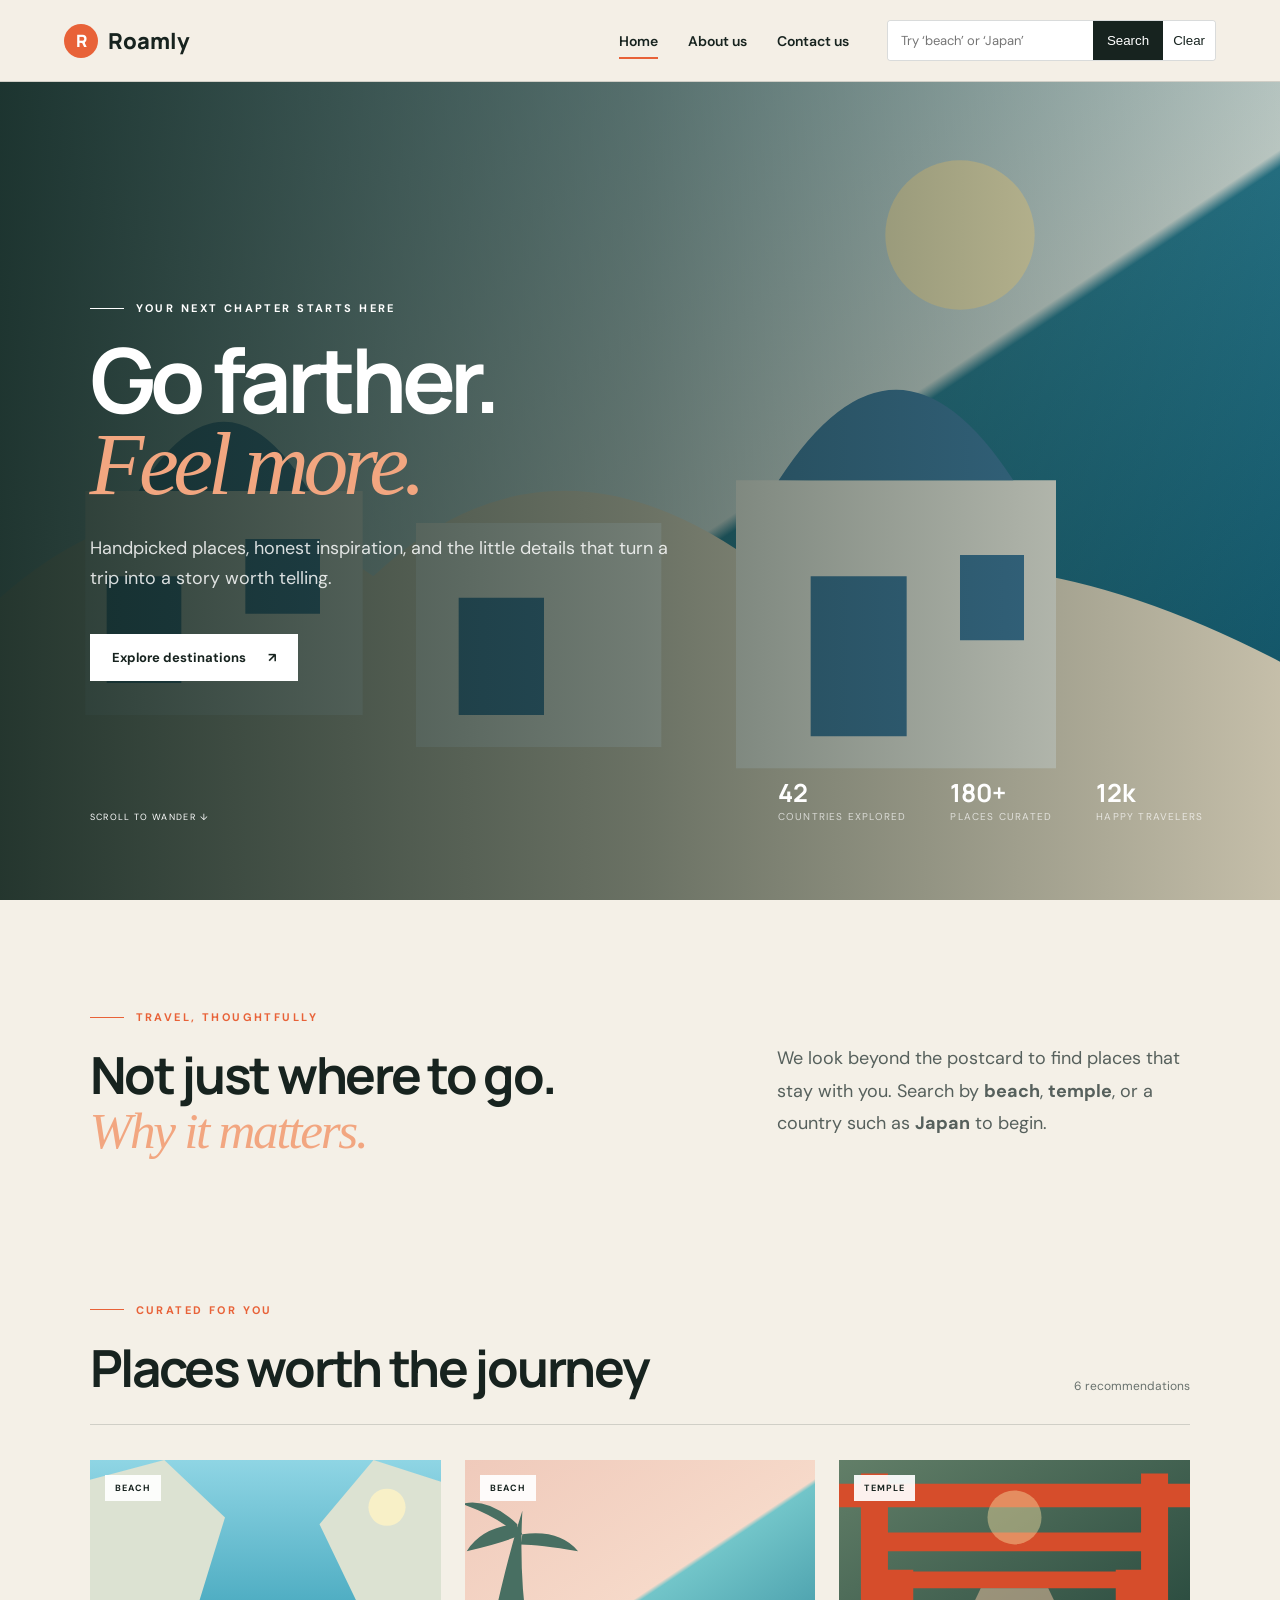
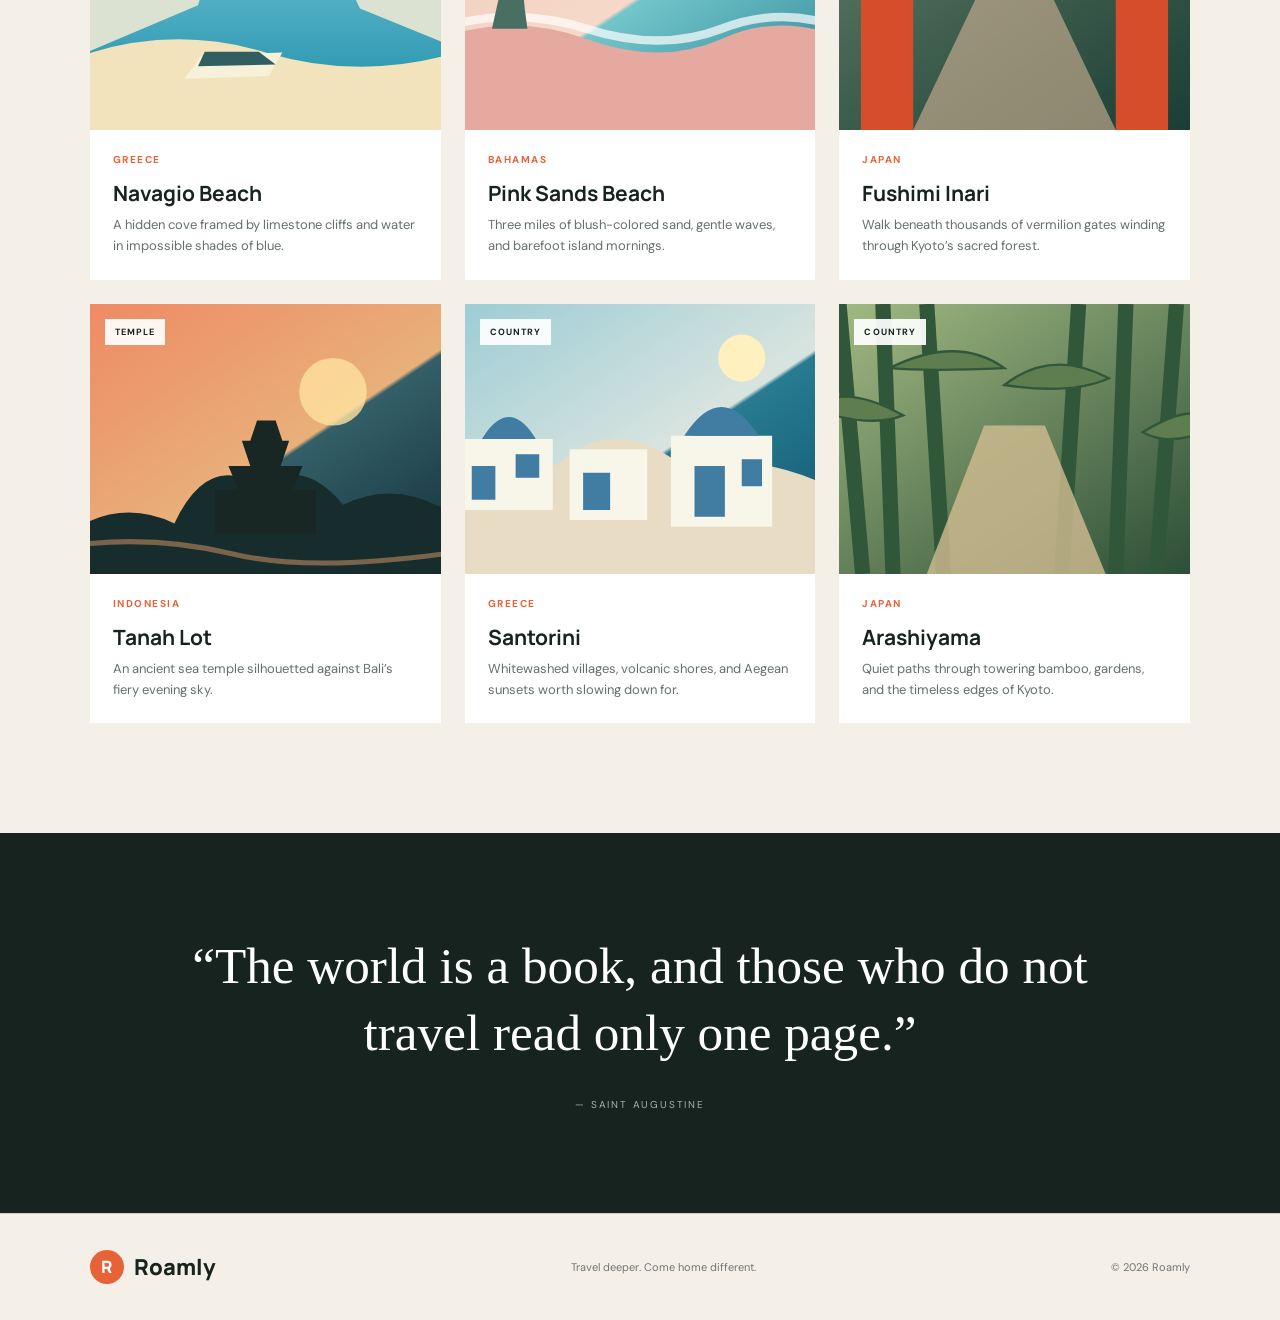
==== index.html @ 229875bb "up" ====
<!DOCTYPE html>
<html lang="en">
<head>
  <meta charset="UTF-8">
  <meta name="viewport" content="width=device-width, initial-scale=1.0">
  <meta name="description" content="Roamly travel recommendations for beaches, temples and countries.">
  <title>Roamly | Find your next story</title>
  <link rel="preconnect" href="https://fonts.googleapis.com">
  <link rel="preconnect" href="https://fonts.gstatic.com" crossorigin>
  <link href="https://fonts.googleapis.com/css2?family=DM+Sans:wght@400;500;600;700&family=Manrope:wght@600;700;800&display=swap" rel="stylesheet">
  <link rel="stylesheet" href="style.css">
</head>
<body>
  <header class="site-header">
    <a class="brand" href="index.html" aria-label="Roamly home"><span>R</span> Roamly</a>
    <button class="menu-toggle" aria-label="Open navigation" aria-expanded="false">☰</button>
    <nav aria-label="Main navigation">
      <a class="active" href="index.html">Home</a>
      <a href="about.html">About us</a>
      <a href="contact.html">Contact us</a>
    </nav>
    <form class="search" id="searchForm" role="search">
      <label class="sr-only" for="searchInput">Search destinations</label>
      <input id="searchInput" type="search" placeholder="Try ‘beach’ or ‘Japan’" autocomplete="off">
      <button type="submit">Search</button>
      <button class="clear" id="clearBtn" type="button">Clear</button>
    </form>
  </header>

  <main>
    <section class="hero">
      <div class="hero-content">
        <p class="eyebrow">Your next chapter starts here</p>
        <h1>Go farther.<br><em>Feel more.</em></h1>
        <p class="hero-copy">Handpicked places, honest inspiration, and the little details that turn a trip into a story worth telling.</p>
        <a class="button button-light" href="#discover">Explore destinations <span>↗</span></a>
      </div>
      <div class="hero-stats" aria-label="Roamly statistics">
        <div><strong>42</strong><span>countries explored</span></div>
        <div><strong>180+</strong><span>places curated</span></div>
        <div><strong>12k</strong><span>happy travelers</span></div>
      </div>
      <div class="scroll-note">Scroll to wander <span>↓</span></div>
    </section>

    <section class="intro section" id="discover">
      <div>
        <p class="eyebrow dark">Travel, thoughtfully</p>
        <h2>Not just where to go.<br><em>Why it matters.</em></h2>
      </div>
      <p>We look beyond the postcard to find places that stay with you. Search by <b>beach</b>, <b>temple</b>, or a country such as <b>Japan</b> to begin.</p>
    </section>

    <section class="results-section section" id="recommendations">
      <div class="section-heading">
        <div><p class="eyebrow dark">Curated for you</p><h2 id="resultsTitle">Places worth the journey</h2></div>
        <span id="resultCount">6 recommendations</span>
      </div>
      <div class="card-grid" id="resultsGrid" aria-live="polite"></div>
      <div class="empty-state" id="emptyState" hidden>
        <span>⌁</span><h3>No journeys found</h3><p>Try “beach”, “temple”, “Japan”, “Indonesia”, or “Greece”.</p>
      </div>
    </section>

    <section class="quote-section">
      <p>“The world is a book, and those who do not travel read only one page.”</p>
      <span>— Saint Augustine</span>
    </section>
  </main>

  <footer>
    <a class="brand" href="index.html"><span>R</span> Roamly</a>
    <p>Travel deeper. Come home different.</p>
    <p>© 2026 Roamly</p>
  </footer>
  <script src="script.js"></script>
</body>
</html>
---- style.css ----
:root{--ink:#17231f;--cream:#f4f0e7;--orange:#e86238;--sage:#b9c3a9;--white:#fff;--line:rgba(23,35,31,.16)}*{box-sizing:border-box}html{scroll-behavior:smooth}body{margin:0;background:var(--cream);color:var(--ink);font-family:"DM Sans",sans-serif}a{color:inherit;text-decoration:none}.site-header{height:82px;padding:0 5vw;display:flex;align-items:center;gap:3vw;background:rgba(244,240,231,.96);position:relative;z-index:10;border-bottom:1px solid var(--line)}.brand{font-family:Manrope,sans-serif;font-weight:800;font-size:22px;display:flex;align-items:center;gap:10px}.brand span{background:var(--orange);color:#fff;width:34px;height:34px;display:grid;place-items:center;border-radius:50%;font-size:17px}.site-header nav{display:flex;gap:30px;margin-left:auto}.site-header nav a{font-size:14px;font-weight:600;padding:29px 0;position:relative}.site-header nav a.active:after{content:"";position:absolute;height:2px;background:var(--orange);left:0;right:0;bottom:20px}.search{display:flex;align-items:center;background:#fff;border:1px solid var(--line);border-radius:4px;overflow:hidden}.search input{border:0;outline:0;padding:11px 13px;width:205px;font:inherit;font-size:13px}.search button{border:0;background:var(--ink);color:white;padding:12px 14px;font:600 12px inherit;cursor:pointer}.search .clear{background:#fff;color:var(--ink);padding-left:10px;padding-right:10px}.menu-toggle{display:none;border:0;background:none;font-size:24px}.nav-cta{background:var(--ink);color:#fff;padding:12px 18px;font-size:13px;font-weight:600}.hero{min-height:calc(100vh - 82px);position:relative;color:#fff;display:flex;align-items:center;padding:7vw;background:linear-gradient(90deg,rgba(15,36,30,.9) 0%,rgba(15,36,30,.58) 50%,rgba(15,36,30,.16)),url("assets/beach-santorini.svg") center/cover}.hero-content{max-width:720px}.eyebrow{text-transform:uppercase;letter-spacing:.22em;font-size:11px;font-weight:700;margin:0 0 24px;display:flex;align-items:center;gap:12px}.eyebrow:before{content:"";width:34px;height:1px;background:currentColor}.eyebrow.dark{color:var(--orange)}h1,h2,h3{font-family:Manrope,sans-serif;margin-top:0}h1{font-size:clamp(58px,7vw,104px);line-height:.9;letter-spacing:-.06em;margin-bottom:30px}h1 em,h2 em{font-family:Georgia,serif;font-weight:400;color:#f2a680}.hero-copy{font-size:18px;line-height:1.65;max-width:590px;color:rgba(255,255,255,.84);margin-bottom:40px}.button{display:inline-flex;align-items:center;justify-content:center;gap:22px;padding:15px 22px;font-weight:700;font-size:13px;border:0;cursor:pointer}.button-light{background:#fff;color:var(--ink)}.button-dark{background:var(--ink);color:#fff}.hero-stats{position:absolute;right:6vw;bottom:6vw;display:flex;gap:44px}.hero-stats div{display:flex;flex-direction:column}.hero-stats strong{font:700 25px Manrope}.hero-stats span{font-size:10px;text-transform:uppercase;letter-spacing:.12em;color:rgba(255,255,255,.68)}.scroll-note{position:absolute;bottom:6vw;left:7vw;text-transform:uppercase;letter-spacing:.15em;font-size:9px}.section{padding:110px 7vw}.intro{display:grid;grid-template-columns:1.15fr .85fr;gap:10vw;align-items:end}.intro h2,.section-heading h2,.story h2,.values h2,.team h2{font-size:clamp(38px,4vw,60px);line-height:1.05;letter-spacing:-.045em;margin-bottom:0}.intro>p{font-size:18px;line-height:1.8;color:#56605c}.results-section{padding-top:35px}.section-heading{display:flex;align-items:end;justify-content:space-between;border-bottom:1px solid var(--line);padding-bottom:30px;margin-bottom:35px}.section-heading>span{font-size:12px;color:#68716d}.card-grid{display:grid;grid-template-columns:repeat(3,1fr);gap:24px}.destination-card{background:#fff;transition:transform .25s,box-shadow .25s}.destination-card:hover{transform:translateY(-5px);box-shadow:0 18px 40px rgba(23,35,31,.12)}.card-image{height:270px;overflow:hidden;position:relative;background:#ccd1c8}.card-image img{width:100%;height:100%;object-fit:cover;transition:transform .5s}.destination-card:hover img{transform:scale(1.04)}.card-tag{position:absolute;top:15px;left:15px;background:rgba(255,255,255,.92);padding:7px 10px;font-size:9px;font-weight:700;text-transform:uppercase;letter-spacing:.12em}.card-body{padding:23px}.card-body h3{font-size:21px;margin-bottom:8px}.card-body p{font-size:13px;line-height:1.6;color:#66706b;margin:0}.card-location{display:block;color:var(--orange);font-size:10px;text-transform:uppercase;letter-spacing:.15em;font-weight:700;margin-bottom:13px}.empty-state{text-align:center;padding:75px;background:rgba(255,255,255,.5)}.empty-state span{font-size:40px}.quote-section{background:var(--ink);color:#fff;padding:100px 15vw;text-align:center}.quote-section p{font:400 clamp(28px,4vw,52px)/1.3 Georgia,serif;margin:0 0 25px}.quote-section span{font-size:10px;text-transform:uppercase;letter-spacing:.18em;color:#a8b2ad}footer{padding:35px 7vw;display:flex;align-items:center;justify-content:space-between;border-top:1px solid var(--line)}footer p{font-size:11px;color:#6e7672}.page-hero{min-height:570px;padding:110px 7vw;display:flex;flex-direction:column;justify-content:end;background:var(--ink);color:#fff}.page-hero h1{font-size:clamp(55px,7vw,92px)}.page-hero>p:last-child{max-width:530px;color:#b8c1bd;font-size:17px;line-height:1.7}.about-hero{background:linear-gradient(90deg,rgba(23,35,31,.97),rgba(23,35,31,.6)),url("assets/temple-kyoto.svg") center/cover}.story{display:grid;grid-template-columns:1fr 1fr;gap:12vw}.story>div:last-child{padding-top:35px}.story>div:last-child p{line-height:1.8;color:#59635f;font-size:17px}.values{background:#e9e4d8}.value-grid{display:grid;grid-template-columns:repeat(3,1fr);margin-top:55px;border-top:1px solid var(--line)}.value-grid article{padding:40px 35px 20px 0;border-right:1px solid var(--line)}.value-grid article+article{padding-left:35px}.value-grid span{color:var(--orange);font-size:11px}.value-grid h3{font-size:22px;margin-top:35px}.value-grid p{line-height:1.7;color:#626b67}.team>div:first-child{display:flex;align-items:end;justify-content:space-between}.team-grid{display:grid;grid-template-columns:repeat(3,1fr);gap:24px;margin-top:50px}.avatar{height:300px;display:grid;place-items:center;color:#fff;font:800 42px Manrope;background:linear-gradient(135deg,#9db2a5,#395e50)}.avatar-two{background:linear-gradient(135deg,#d4936c,#6d4435)}.avatar-three{background:linear-gradient(135deg,#a7a6c2,#4f516e)}.team-grid h3{margin:18px 0 3px}.team-grid p{margin:0;color:#68716d;font-size:13px}.contact-layout{min-height:calc(100vh - 82px);padding:100px 7vw;display:grid;grid-template-columns:.9fr 1.1fr;gap:10vw}.contact-copy h1{font-size:clamp(48px,6vw,82px)}.contact-copy>p{max-width:500px;line-height:1.7;color:#64706a}.contact-detail{margin-top:38px}.contact-detail span{display:block;font-size:9px;letter-spacing:.15em;color:var(--orange);font-weight:700;margin-bottom:7px}.contact-detail a,.contact-detail p{font-size:15px;margin:0}.contact-form{background:#fff;padding:45px;box-shadow:0 15px 50px rgba(23,35,31,.08)}.contact-form label{display:flex;flex-direction:column;gap:9px;font-size:12px;font-weight:700;margin-bottom:24px}.field-row{display:grid;grid-template-columns:1fr 1fr;gap:18px}.contact-form input,.contact-form textarea{border:0;border-bottom:1px solid #aeb4b0;padding:11px 2px;outline:none;font:400 14px "DM Sans";resize:vertical}.contact-form input:focus,.contact-form textarea:focus{border-color:var(--orange)}.form-status{font-size:13px;color:#356850;margin-bottom:0}.sr-only{position:absolute;width:1px;height:1px;padding:0;margin:-1px;overflow:hidden;clip:rect(0,0,0,0);white-space:nowrap;border:0}
@media(max-width:900px){.site-header{flex-wrap:wrap;height:auto;min-height:70px;padding:16px 5vw}.menu-toggle{display:block;margin-left:auto}.site-header nav{display:none;order:3;width:100%;flex-direction:column;gap:0}.site-header nav.open{display:flex}.site-header nav a{padding:12px 0}.site-header nav a.active:after{bottom:5px}.search{order:4;display:none;width:100%}.search.open{display:flex}.search input{flex:1}.nav-cta{display:none}.hero{min-height:820px}.hero-stats{left:7vw;right:auto}.card-grid{grid-template-columns:repeat(2,1fr)}.intro,.story,.contact-layout{grid-template-columns:1fr;gap:45px}.value-grid{grid-template-columns:1fr}.value-grid article{border-right:0;border-bottom:1px solid var(--line);padding-left:0!important}.contact-layout{padding-top:70px}.contact-form{padding:30px}.team-grid{grid-template-columns:1fr 1fr}}
@media(max-width:580px){h1{font-size:54px}.hero{padding:70px 6vw;align-items:start}.hero-stats{bottom:70px;gap:18px}.hero-stats strong{font-size:19px}.scroll-note{display:none}.section{padding:75px 6vw}.intro{display:block}.intro>p{margin-top:35px}.section-heading{display:block}.section-heading>span{display:block;margin-top:15px}.card-grid,.team-grid{grid-template-columns:1fr}.card-image{height:240px}.field-row{grid-template-columns:1fr}.contact-form{padding:24px}footer{flex-direction:column;gap:15px;text-align:center}.page-hero{padding:75px 6vw}.quote-section{padding:75px 8vw}}
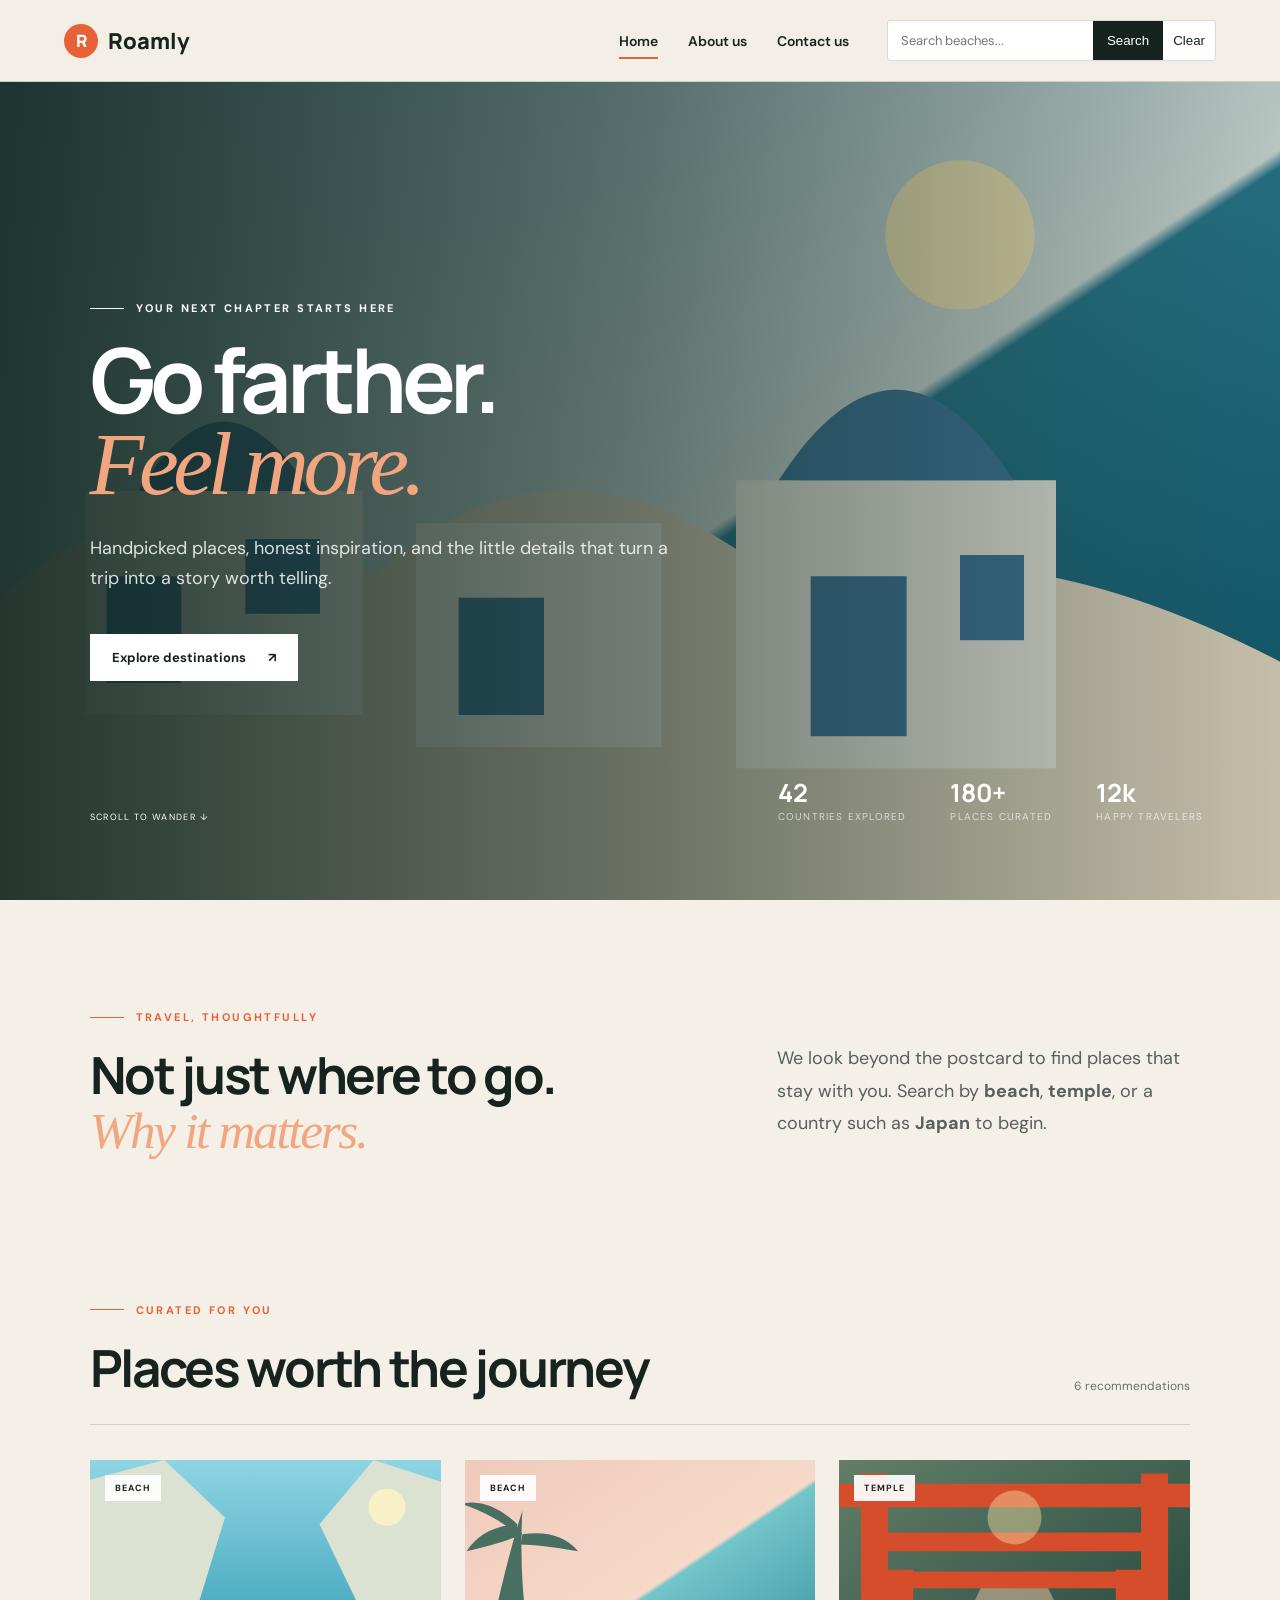
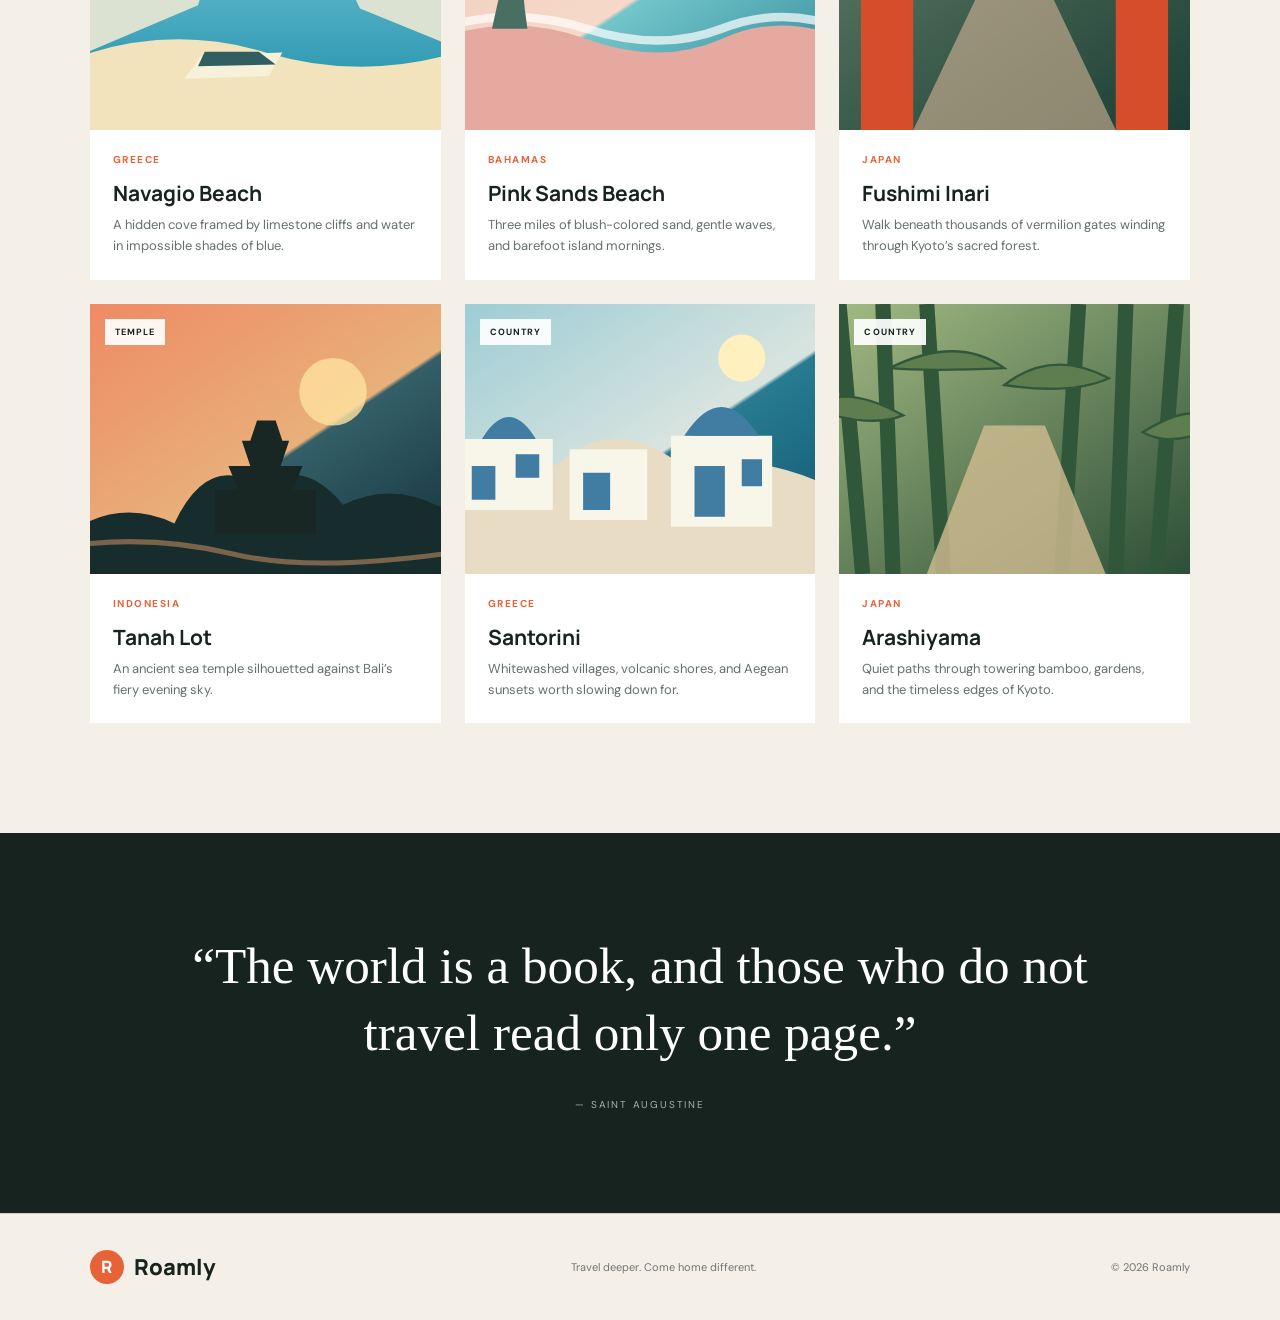
==== commit 2ac51d2b: "uopp" ====
--- a/index.html
+++ b/index.html
@@ -21,7 +21,7 @@
     </nav>
     <form class="search" id="searchForm" role="search">
       <label class="sr-only" for="searchInput">Search destinations</label>
-      <input id="searchInput" type="search" placeholder="Try ‘beach’ or ‘Japan’" autocomplete="off">
+      <input id="searchInput" type="search" placeholder="Search beaches..." autocomplete="off">
       <button type="submit">Search</button>
       <button class="clear" id="clearBtn" type="button">Clear</button>
     </form>
